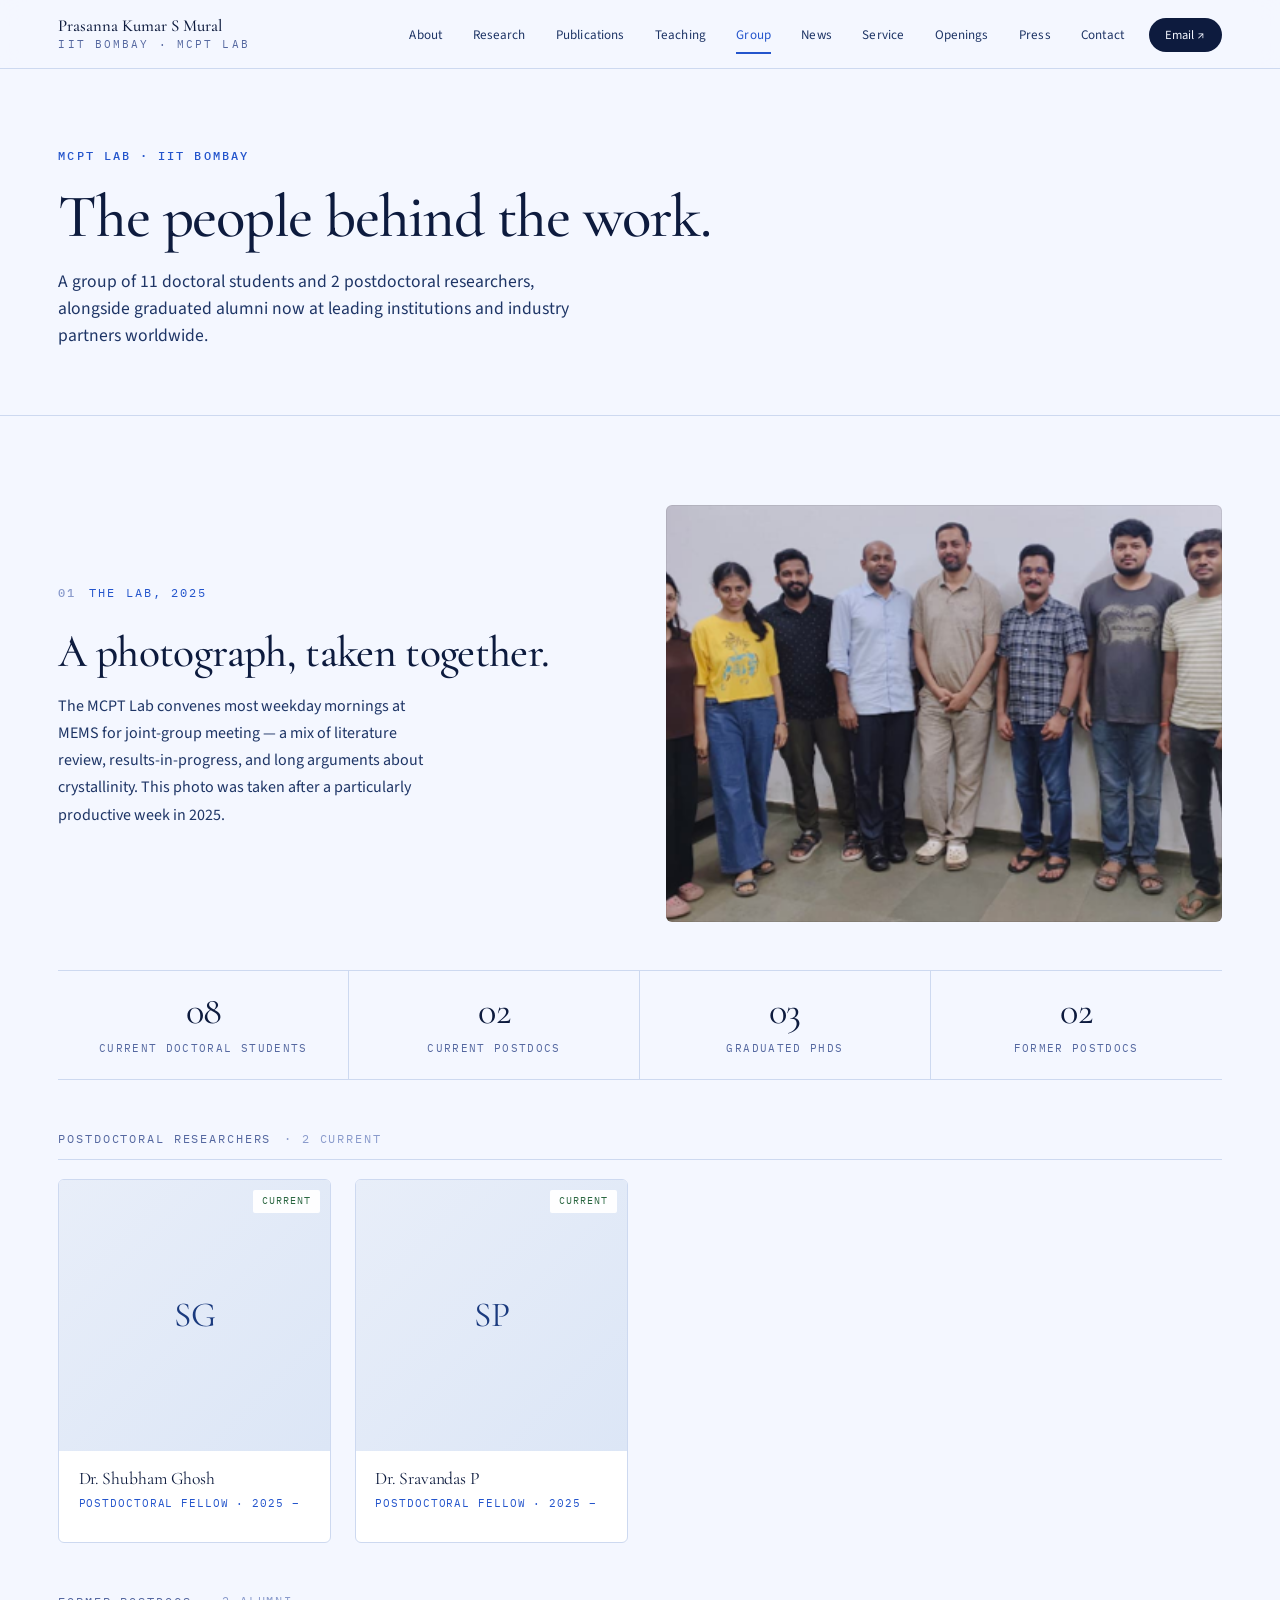
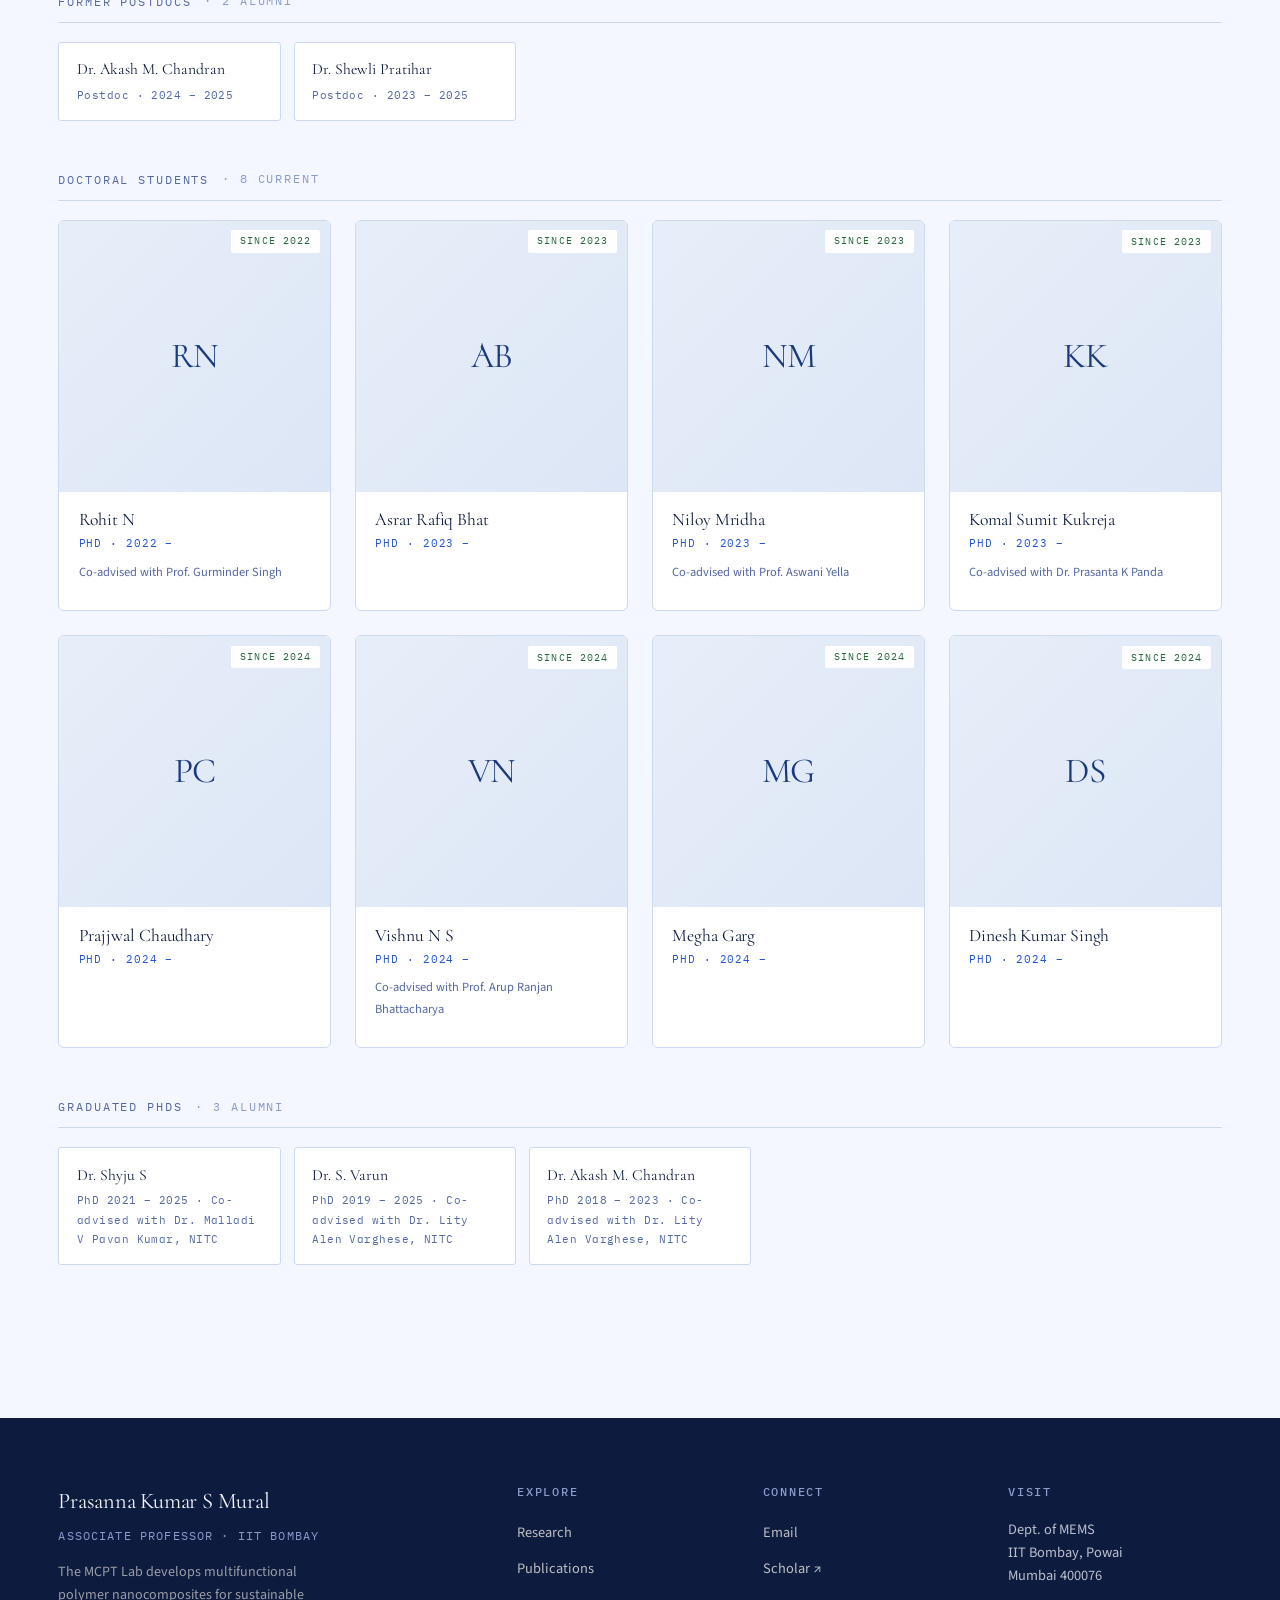
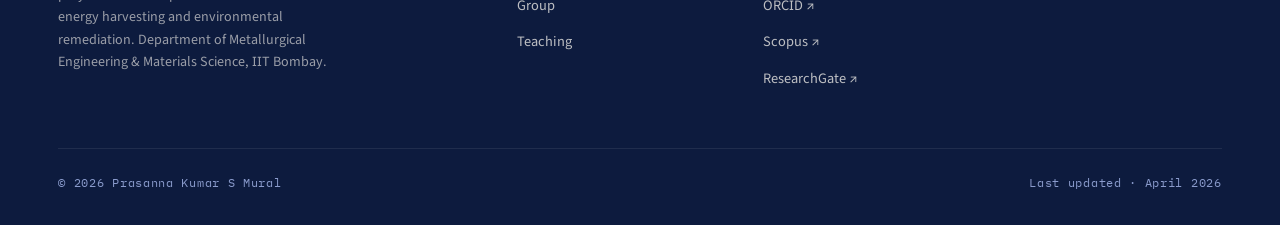
==== group.html @ 8049631d "Initial publish: MCPT Lab personal webpage" ====
<!DOCTYPE html>
<html lang="en">
<head>
<meta charset="UTF-8">
<meta name="viewport" content="width=device-width, initial-scale=1.0">
<title>Group — MCPT Lab, IIT Bombay</title>
<link rel="preconnect" href="https://fonts.googleapis.com">
<link rel="preconnect" href="https://fonts.gstatic.com" crossorigin>
<link href="https://fonts.googleapis.com/css2?family=Cormorant+Garamond:ital,wght@0,400;0,500;0,600;0,700;1,400;1,500;1,600&family=Source+Sans+3:wght@300;400;500;600&family=IBM+Plex+Mono:wght@400;500&display=swap" rel="stylesheet">
<link rel="stylesheet" href="css/style.css">
</head>
<body>
<div id="site-nav"></div>

<header class="page-header">
  <div class="wrap">
    <div class="eyebrow">MCPT Lab · IIT Bombay</div>
    <h1>The people behind the work.</h1>
    <p class="subtitle">A group of 11 doctoral students and 2 postdoctoral researchers, alongside graduated alumni now at leading institutions and industry partners worldwide.</p>
  </div>
</header>

<section class="reveal">
  <div class="wrap">
    <div class="group-hero">
      <div>
        <div class="section-eyebrow">The Lab, 2025</div>
        <h2 class="section-title" style="margin-bottom:1rem;">A photograph, taken together.</h2>
        <p style="font-size:1rem;color:var(--ink-soft);line-height:1.7;max-width:48ch;">The MCPT Lab convenes most weekday mornings at MEMS for joint-group meeting — a mix of literature review, results-in-progress, and long arguments about crystallinity. This photo was taken after a particularly productive week in 2025.</p>
      </div>
      <div class="group-hero-photo">
        <img src="images/group.png" alt="The MCPT Lab group photograph, 2025">
      </div>
    </div>

    <div class="group-stats">
      <div class="group-stat">
        <div class="group-stat-num">08</div>
        <div class="group-stat-label">Current doctoral students</div>
      </div>
      <div class="group-stat">
        <div class="group-stat-num">02</div>
        <div class="group-stat-label">Current postdocs</div>
      </div>
      <div class="group-stat">
        <div class="group-stat-num">03</div>
        <div class="group-stat-label">Graduated PhDs</div>
      </div>
      <div class="group-stat">
        <div class="group-stat-num">02</div>
        <div class="group-stat-label">Former postdocs</div>
      </div>
    </div>

    <div class="sub-heading">Postdoctoral Researchers <span class="sub-heading-count">· 2 current</span></div>
    <div class="members-grid">
      <div class="member">
        <div class="member-photo"><div class="member-initials">SG</div><span class="member-status current">Current</span></div>
        <div class="member-info">
          <div class="member-name">Dr. Shubham Ghosh</div>
          <div class="member-role">Postdoctoral Fellow · 2025 –</div>
        </div>
      </div>
      <div class="member">
        <div class="member-photo"><div class="member-initials">SP</div><span class="member-status current">Current</span></div>
        <div class="member-info">
          <div class="member-name">Dr. Sravandas P</div>
          <div class="member-role">Postdoctoral Fellow · 2025 –</div>
        </div>
      </div>
    </div>

    <div class="sub-heading">Former Postdocs <span class="sub-heading-count">· 2 alumni</span></div>
    <div class="compact-grid">
      <div class="compact">
        <div class="compact-name">Dr. Akash M. Chandran</div>
        <div class="compact-meta mono">Postdoc · 2024 – 2025</div>
      </div>
      <div class="compact">
        <div class="compact-name">Dr. Shewli Pratihar</div>
        <div class="compact-meta mono">Postdoc · 2023 – 2025</div>
      </div>
    </div>

    <div class="sub-heading" style="margin-top:3rem;">Doctoral Students <span class="sub-heading-count">· 8 current</span></div>
    <div class="members-grid">
      <div class="member">
        <div class="member-photo"><div class="member-initials">RN</div><span class="member-status current">Since 2022</span></div>
        <div class="member-info">
          <div class="member-name">Rohit N</div>
          <div class="member-role">PhD · 2022 –</div>
          <div class="member-coi">Co-advised with Prof. Gurminder Singh</div>
        </div>
      </div>
      <div class="member">
        <div class="member-photo"><div class="member-initials">AB</div><span class="member-status current">Since 2023</span></div>
        <div class="member-info">
          <div class="member-name">Asrar Rafiq Bhat</div>
          <div class="member-role">PhD · 2023 –</div>
        </div>
      </div>
      <div class="member">
        <div class="member-photo"><div class="member-initials">NM</div><span class="member-status current">Since 2023</span></div>
        <div class="member-info">
          <div class="member-name">Niloy Mridha</div>
          <div class="member-role">PhD · 2023 –</div>
          <div class="member-coi">Co-advised with Prof. Aswani Yella</div>
        </div>
      </div>
      <div class="member">
        <div class="member-photo"><div class="member-initials">KK</div><span class="member-status current">Since 2023</span></div>
        <div class="member-info">
          <div class="member-name">Komal Sumit Kukreja</div>
          <div class="member-role">PhD · 2023 –</div>
          <div class="member-coi">Co-advised with Dr. Prasanta K Panda</div>
        </div>
      </div>
      <div class="member">
        <div class="member-photo"><div class="member-initials">PC</div><span class="member-status current">Since 2024</span></div>
        <div class="member-info">
          <div class="member-name">Prajjwal Chaudhary</div>
          <div class="member-role">PhD · 2024 –</div>
        </div>
      </div>
      <div class="member">
        <div class="member-photo"><div class="member-initials">VN</div><span class="member-status current">Since 2024</span></div>
        <div class="member-info">
          <div class="member-name">Vishnu N S</div>
          <div class="member-role">PhD · 2024 –</div>
          <div class="member-coi">Co-advised with Prof. Arup Ranjan Bhattacharya</div>
        </div>
      </div>
      <div class="member">
        <div class="member-photo"><div class="member-initials">MG</div><span class="member-status current">Since 2024</span></div>
        <div class="member-info">
          <div class="member-name">Megha Garg</div>
          <div class="member-role">PhD · 2024 –</div>
        </div>
      </div>
      <div class="member">
        <div class="member-photo"><div class="member-initials">DS</div><span class="member-status current">Since 2024</span></div>
        <div class="member-info">
          <div class="member-name">Dinesh Kumar Singh</div>
          <div class="member-role">PhD · 2024 –</div>
        </div>
      </div>
    </div>

    <div class="sub-heading">Graduated PhDs <span class="sub-heading-count">· 3 alumni</span></div>
    <div class="compact-grid">
      <div class="compact">
        <div class="compact-name">Dr. Shyju S</div>
        <div class="compact-meta mono">PhD 2021 – 2025 · Co-advised with Dr. Malladi V Pavan Kumar, NITC</div>
      </div>
      <div class="compact">
        <div class="compact-name">Dr. S. Varun</div>
        <div class="compact-meta mono">PhD 2019 – 2025 · Co-advised with Dr. Lity Alen Varghese, NITC</div>
      </div>
      <div class="compact">
        <div class="compact-name">Dr. Akash M. Chandran</div>
        <div class="compact-meta mono">PhD 2018 – 2023 · Co-advised with Dr. Lity Alen Varghese, NITC</div>
      </div>
    </div>
  </div>
</section>

<div id="site-footer"></div>
<script src="js/site.js"></script>
</body>
</html>
---- css/style.css ----
/* ═══════════════════════════════════════════════════════════════
   Dr. Prasanna Kumar S Mural — Portfolio
   IIT Bombay · MCPT Lab
   Blue Academic · v2026
   ═══════════════════════════════════════════════════════════════ */

/* ── Tokens ── */
:root {
  --ink: #0d1b3e;
  --ink-soft: #1e3566;
  --mute: #5568a0;
  --mute-2: #8a9bcc;
  --line: #cdd9f0;
  --line-strong: #a8bce0;
  --paper: #f4f7ff;
  --paper-2: #e8eef9;
  --paper-3: #dce6f6;
  --card: #ffffff;
  --indigo: #1a3a7e;
  --indigo-2: #0f2558;
  --indigo-soft: #2a5abf;
  --rust: #2455cc;
  --rust-soft: #4070e0;
  --ochre: #b08020;
  --sage: #2a6640;
  --q1: #2a6640;
  --q1-bg: #e0f0e8;
  --q2: #1a3a7e;
  --q2-bg: #dce6f6;
  --q3: #7a5a10;
  --q3-bg: #f0e8c8;

  --f-display: 'Cormorant Garamond', 'EB Garamond', Georgia, serif;
  --f-body: 'Source Sans 3', system-ui, -apple-system, sans-serif;
  --f-mono: 'IBM Plex Mono', ui-monospace, 'SF Mono', Menlo, monospace;

  --w-wide: 1240px;
  --w-text: 920px;
  --w-narrow: 720px;

  --r-sm: 3px;
  --r-md: 6px;
  --r-lg: 10px;

  --shadow-sm: 0 1px 2px rgba(13,27,62,0.05), 0 1px 3px rgba(13,27,62,0.04);
  --shadow-md: 0 4px 20px rgba(13,27,62,0.08), 0 1px 3px rgba(13,27,62,0.05);
  --shadow-lg: 0 20px 60px rgba(13,27,62,0.14), 0 4px 12px rgba(13,27,62,0.06);

  --ease: cubic-bezier(.2,.7,.2,1);
}

* { box-sizing: border-box; margin: 0; padding: 0; }

html { scroll-behavior: smooth; }

body {
  font-family: var(--f-body);
  font-size: 16.5px;
  line-height: 1.72;
  color: var(--ink);
  background: var(--paper);
  -webkit-font-smoothing: antialiased;
  text-rendering: optimizeLegibility;
  font-feature-settings: "ss01", "cv11";
}

::selection { background: var(--indigo); color: var(--paper); }

/* ── Type ── */
h1, h2, h3, h4 { font-family: var(--f-display); font-weight: 500; letter-spacing: -0.01em; color: var(--ink); line-height: 1.15; }
h1 { font-size: clamp(2.6rem, 4.8vw, 4rem); }
h2 { font-size: clamp(2rem, 3.2vw, 2.8rem); }
h3 { font-size: 1.45rem; }
h4 { font-size: 1.05rem; font-family: var(--f-body); font-weight: 600; letter-spacing: 0.02em; text-transform: uppercase; font-size: 0.78rem; color: var(--mute); }

p { margin-bottom: 1em; }
a { color: var(--indigo); text-decoration: none; transition: color .2s var(--ease); }
a:hover { color: var(--rust); }
em { font-style: italic; }
strong { font-weight: 600; color: var(--ink); }

.mono { font-family: var(--f-mono); font-variant-numeric: tabular-nums; }
.eyebrow {
  font-family: var(--f-mono);
  font-size: 0.72rem;
  letter-spacing: 0.18em;
  text-transform: uppercase;
  color: var(--rust);
  font-weight: 500;
}

/* ── Layout primitives ── */
.wrap { max-width: var(--w-wide); margin: 0 auto; padding: 0 clamp(1.25rem, 3vw, 2.5rem); }
.wrap-text { max-width: var(--w-text); margin: 0 auto; padding: 0 clamp(1.25rem, 3vw, 2.5rem); }
.rule { height: 1px; background: var(--line); margin: 4rem 0; max-width: var(--w-wide); margin-left: auto; margin-right: auto; }

section { padding: clamp(4rem, 7vw, 6rem) 0; }
section.tight { padding: clamp(2.5rem, 5vw, 4rem) 0; }

/* ── Nav ── */
.nav {
  position: sticky; top: 0; z-index: 50;
  background: rgba(244,247,255,0.90);
  backdrop-filter: saturate(180%) blur(12px);
  -webkit-backdrop-filter: saturate(180%) blur(12px);
  border-bottom: 1px solid var(--line);
}
.nav-inner {
  max-width: var(--w-wide); margin: 0 auto;
  padding: 0 clamp(1.25rem, 3vw, 2.5rem);
  display: flex; align-items: center; justify-content: space-between;
  height: 68px;
}
.nav-brand { display: flex; flex-direction: column; line-height: 1.1; }
.nav-brand-name {
  font-family: var(--f-display);
  font-size: 1.05rem;
  color: var(--ink);
  font-weight: 500;
  letter-spacing: 0;
}
.nav-brand-sub {
  font-family: var(--f-mono);
  font-size: 0.66rem;
  color: var(--mute);
  letter-spacing: 0.2em;
  text-transform: uppercase;
  margin-top: 3px;
}
.nav-links {
  display: flex; gap: 0.2rem; list-style: none;
  align-items: center;
}
.nav-links a {
  font-family: var(--f-body);
  font-size: 0.82rem;
  color: var(--ink-soft);
  padding: 0.55rem 0.85rem;
  border-radius: var(--r-sm);
  letter-spacing: 0.01em;
  position: relative;
  transition: all .2s var(--ease);
}
.nav-links a:hover { color: var(--rust); background: rgba(184,83,42,0.06); }
.nav-links a.active { color: var(--rust); }
.nav-links a.active::after {
  content: ''; position: absolute;
  left: 0.85rem; right: 0.85rem; bottom: -1px;
  height: 2px; background: var(--rust);
}
.nav-cta {
  margin-left: 0.5rem;
  padding: 0.5rem 1rem !important;
  background: var(--ink) !important;
  color: var(--paper) !important;
  border-radius: 999px !important;
  font-size: 0.78rem !important;
}
.nav-cta:hover { background: var(--rust) !important; }
.nav-toggle {
  display: none;
  background: none; border: 1px solid var(--line-strong);
  width: 40px; height: 40px; border-radius: var(--r-sm);
  cursor: pointer;
  align-items: center; justify-content: center;
}
.nav-toggle span { display: block; width: 16px; height: 1.5px; background: var(--ink); position: relative; }
.nav-toggle span::before, .nav-toggle span::after { content: ''; position: absolute; left: 0; width: 16px; height: 1.5px; background: var(--ink); }
.nav-toggle span::before { top: -5px; }
.nav-toggle span::after { top: 5px; }

/* ── Hero ── */
.hero {
  padding: clamp(3rem, 7vw, 6rem) 0 clamp(2.5rem, 5vw, 4rem);
  position: relative; overflow: hidden;
}
.hero-grid {
  display: grid;
  grid-template-columns: 1.6fr 1fr;
  gap: clamp(2rem, 5vw, 5rem);
  align-items: center;
}
.hero-eyebrow {
  display: flex; align-items: center; gap: 0.6rem;
  margin-bottom: 1.3rem;
}
.hero-eyebrow::before {
  content: ''; width: 30px; height: 1px; background: var(--rust);
}
.hero h1 {
  font-size: clamp(2.8rem, 5.5vw, 5rem);
  line-height: 1.02;
  letter-spacing: -0.02em;
  margin-bottom: 1.3rem;
  text-wrap: balance;
}
.hero h1 em {
  font-style: italic;
  color: var(--rust);
  font-weight: 400;
}
.hero-lede {
  font-size: 1.15rem;
  color: var(--ink-soft);
  line-height: 1.6;
  max-width: 48ch;
  margin-bottom: 2rem;
}
.hero-meta {
  display: flex; flex-wrap: wrap; gap: 1.2rem 2rem;
  padding-top: 1.5rem;
  border-top: 1px solid var(--line);
  font-size: 0.88rem;
  color: var(--mute);
}
.hero-meta-item { display: flex; flex-direction: column; gap: 2px; }
.hero-meta-label {
  font-family: var(--f-mono);
  font-size: 0.65rem;
  letter-spacing: 0.15em;
  text-transform: uppercase;
  color: var(--mute-2);
}
.hero-meta-value { color: var(--ink); font-weight: 500; font-size: 0.92rem; }
.hero-meta-value a { color: var(--ink); border-bottom: 1px solid var(--line-strong); }
.hero-meta-value a:hover { color: var(--rust); border-bottom-color: var(--rust); }

.hero-photo {
  position: relative;
  aspect-ratio: 4/5;
  max-height: 520px;
  justify-self: center;
  width: 100%;
  max-width: 420px;
}
.hero-photo img {
  width: 100%; height: 100%; object-fit: cover; object-position: center top;
  border-radius: 4px;
  filter: saturate(0.92) contrast(1.02);
}
.hero-photo::before {
  content: ''; position: absolute;
  top: 18px; left: 18px; right: -18px; bottom: -18px;
  border: 1px solid var(--indigo);
  border-radius: 4px;
  z-index: -1;
  opacity: 0.6;
}
.hero-photo::after {
  content: ''; position: absolute;
  inset: 0;
  border-radius: 4px;
  box-shadow: inset 0 0 0 1px rgba(255,255,255,0.2);
  pointer-events: none;
}
.hero-photo-caption {
  position: absolute; bottom: -3rem; left: 0;
  font-family: var(--f-mono);
  font-size: 0.68rem;
  color: var(--mute-2);
  letter-spacing: 0.12em;
  text-transform: uppercase;
}

/* Hero marquee of interests */
.hero-marquee {
  margin-top: 3rem;
  padding: 1rem 0;
  border-top: 1px solid var(--line);
  border-bottom: 1px solid var(--line);
  overflow: hidden;
  position: relative;
}
.hero-marquee-track {
  display: flex; gap: 3rem;
  animation: marquee 45s linear infinite;
  white-space: nowrap;
  font-family: var(--f-display);
  font-style: italic;
  font-size: 1.15rem;
  color: var(--ink-soft);
}
.hero-marquee-track span { display: inline-flex; align-items: center; gap: 3rem; }
.hero-marquee-track span::after {
  content: '✦'; color: var(--rust); font-size: 0.8rem;
}
@keyframes marquee {
  from { transform: translateX(0); }
  to { transform: translateX(-50%); }
}

/* ── Page header (interior pages) ── */
.page-header {
  padding: clamp(3rem, 6vw, 5rem) 0 clamp(2rem, 4vw, 3rem);
  border-bottom: 1px solid var(--line);
}
.page-header .eyebrow { margin-bottom: 1rem; }
.page-header h1 {
  font-size: clamp(2.4rem, 5vw, 3.8rem);
  margin-bottom: 1rem;
  letter-spacing: -0.02em;
  text-wrap: balance;
}
.page-header .subtitle {
  font-size: 1.1rem;
  color: var(--ink-soft);
  max-width: 58ch;
  line-height: 1.55;
}

/* ── Section headings ── */
.section-eyebrow {
  display: flex; align-items: center; gap: 0.8rem;
  margin-bottom: 1.5rem;
  font-family: var(--f-mono);
  font-size: 0.72rem;
  letter-spacing: 0.18em;
  text-transform: uppercase;
  color: var(--rust);
}
.section-eyebrow::before {
  content: counter(sec, decimal-leading-zero);
  counter-increment: sec;
  color: var(--mute-2);
  font-weight: 500;
}
body { counter-reset: sec; }

.section-title {
  font-size: clamp(2rem, 3.4vw, 3rem);
  margin-bottom: 0.6rem;
  letter-spacing: -0.015em;
  text-wrap: balance;
}
.section-intro {
  font-size: 1.05rem;
  color: var(--ink-soft);
  max-width: 60ch;
  margin-bottom: 2.5rem;
  line-height: 1.6;
}

/* ── Metrics strip ── */
.metrics {
  display: grid;
  grid-template-columns: repeat(4, 1fr);
  gap: 0;
  border-top: 1px solid var(--line);
  border-bottom: 1px solid var(--line);
  background: var(--paper);
}
.metric {
  padding: 1.8rem 1.5rem;
  border-right: 1px solid var(--line);
  position: relative;
}
.metric:last-child { border-right: none; }
.metric-value {
  font-family: var(--f-display);
  font-size: clamp(2.2rem, 4vw, 3.4rem);
  font-weight: 500;
  color: var(--ink);
  line-height: 1;
  letter-spacing: -0.02em;
  display: block;
  margin-bottom: 0.5rem;
  font-variant-numeric: tabular-nums;
}
.metric-label {
  font-family: var(--f-mono);
  font-size: 0.68rem;
  letter-spacing: 0.15em;
  text-transform: uppercase;
  color: var(--mute);
}
.metric-sub {
  font-size: 0.72rem;
  color: var(--mute-2);
  margin-top: 0.3rem;
  font-family: var(--f-mono);
}

/* ── Links strip ── */
.academic-links {
  display: flex; flex-wrap: wrap; gap: 0.7rem;
  margin: 2rem 0;
}
.academic-link {
  display: inline-flex; align-items: center; gap: 0.5rem;
  padding: 0.55rem 1.1rem;
  border: 1px solid var(--line-strong);
  border-radius: 999px;
  color: var(--ink);
  font-size: 0.85rem;
  background: var(--card);
  transition: all .2s var(--ease);
}
.academic-link:hover {
  border-color: var(--ink);
  background: var(--ink);
  color: var(--paper);
  transform: translateY(-1px);
}
.academic-link svg { width: 14px; height: 14px; }

/* ── Two-column prose ── */
.two-col {
  display: grid;
  grid-template-columns: 220px 1fr;
  gap: clamp(1.5rem, 3vw, 3rem);
  align-items: start;
}
.two-col-sticky {
  position: sticky; top: 100px;
}

.prose p { margin-bottom: 1.2em; color: var(--ink-soft); font-size: 1.02rem; line-height: 1.75; }
.prose p.lede { font-size: 1.2rem; color: var(--ink); line-height: 1.55; font-family: var(--f-display); font-style: italic; font-weight: 400; }

/* ── Interest tags (chip style) ── */
.tags { display: flex; flex-wrap: wrap; gap: 0.5rem; }
.tag {
  padding: 0.35rem 0.85rem;
  border: 1px solid var(--line-strong);
  border-radius: 999px;
  font-size: 0.8rem;
  color: var(--ink-soft);
  background: transparent;
  transition: all .2s var(--ease);
}
.tag:hover { background: var(--ink); color: var(--paper); border-color: var(--ink); cursor: default; }
.tag.solid { background: var(--indigo); color: var(--paper); border-color: var(--indigo); }
.tag.accent { background: var(--rust); color: var(--paper); border-color: var(--rust); }

/* ── Cards ── */
.card {
  background: var(--card);
  border: 1px solid var(--line);
  border-radius: var(--r-md);
  padding: 1.5rem;
  transition: all .25s var(--ease);
}
.card:hover { border-color: var(--line-strong); box-shadow: var(--shadow-md); transform: translateY(-2px); }

/* ── Themes grid ── */
.themes {
  display: grid;
  grid-template-columns: repeat(2, 1fr);
  gap: 1.5rem;
}
.theme-card {
  background: var(--card);
  border: 1px solid var(--line);
  border-radius: var(--r-md);
  padding: 2rem;
  position: relative;
  overflow: hidden;
  transition: all .3s var(--ease);
}
.theme-card::before {
  content: ''; position: absolute;
  top: 0; left: 0; right: 0; height: 3px;
  background: var(--rust);
  transform: scaleX(0);
  transform-origin: left;
  transition: transform .4s var(--ease);
}
.theme-card:hover { transform: translateY(-3px); box-shadow: var(--shadow-md); }
.theme-card:hover::before { transform: scaleX(1); }
.theme-num {
  font-family: var(--f-mono);
  font-size: 0.72rem;
  color: var(--mute-2);
  letter-spacing: 0.2em;
  margin-bottom: 1rem;
  display: block;
}
.theme-card h3 {
  font-size: 1.35rem;
  line-height: 1.25;
  margin-bottom: 1rem;
  letter-spacing: -0.01em;
}
.theme-card p {
  font-size: 0.96rem;
  color: var(--ink-soft);
  line-height: 1.65;
  margin-bottom: 1.2rem;
}
.theme-keywords {
  display: flex; flex-wrap: wrap; gap: 0.4rem;
  padding-top: 1rem;
  border-top: 1px solid var(--line);
}
.theme-kw {
  font-family: var(--f-mono);
  font-size: 0.7rem;
  color: var(--mute);
  letter-spacing: 0.04em;
}
.theme-kw::after { content: '·'; margin-left: 0.4rem; color: var(--line-strong); }
.theme-kw:last-child::after { display: none; }

/* ── News list ── */
.news-list { list-style: none; }
.news-item {
  display: grid;
  grid-template-columns: 110px 1fr auto;
  gap: 1.5rem;
  padding: 1.4rem 0;
  border-bottom: 1px solid var(--line);
  align-items: start;
  transition: all .2s var(--ease);
}
.news-item:hover { padding-left: 0.5rem; }
.news-date {
  font-family: var(--f-mono);
  font-size: 0.75rem;
  color: var(--mute);
  letter-spacing: 0.08em;
  padding-top: 0.2rem;
  text-transform: uppercase;
}
.news-body { font-size: 0.98rem; color: var(--ink-soft); line-height: 1.55; }
.news-body strong { color: var(--ink); }
.news-body em { color: var(--mute); font-style: italic; }
.news-tag {
  font-family: var(--f-mono);
  font-size: 0.66rem;
  letter-spacing: 0.12em;
  text-transform: uppercase;
  color: var(--rust);
  padding: 0.2rem 0.6rem;
  border: 1px solid var(--rust);
  border-radius: 999px;
  white-space: nowrap;
  margin-top: 0.15rem;
}
.news-tag.pub { color: var(--q1); border-color: var(--q1); }
.news-tag.grant { color: var(--q3); border-color: var(--q3); }
.news-tag.defense { color: var(--q2); border-color: var(--q2); }

/* ── Timeline ── */
.timeline {
  position: relative;
  padding-left: 2rem;
}
.timeline::before {
  content: ''; position: absolute;
  left: 7px; top: 8px; bottom: 8px;
  width: 1px; background: var(--line-strong);
}
.timeline-item {
  position: relative;
  padding-bottom: 2rem;
  display: grid;
  grid-template-columns: 1fr 120px;
  gap: 1.5rem;
  align-items: start;
}
.timeline-item::before {
  content: ''; position: absolute;
  left: -2rem; top: 10px;
  width: 15px; height: 15px;
  border-radius: 50%;
  background: var(--paper);
  border: 1px solid var(--line-strong);
  z-index: 1;
}
.timeline-item.current::before {
  background: var(--rust); border-color: var(--rust);
  box-shadow: 0 0 0 4px rgba(184,83,42,0.15);
}
.timeline-title { font-family: var(--f-display); font-size: 1.15rem; color: var(--ink); margin-bottom: 0.2rem; letter-spacing: -0.01em; }
.timeline-sub { font-size: 0.92rem; color: var(--ink-soft); }
.timeline-detail { font-size: 0.88rem; color: var(--mute); margin-top: 0.35rem; line-height: 1.55; }
.timeline-date {
  font-family: var(--f-mono);
  font-size: 0.75rem;
  color: var(--mute);
  letter-spacing: 0.06em;
  text-align: right;
  padding-top: 0.4rem;
}

/* ── Awards ── */
.awards-grid {
  display: grid;
  grid-template-columns: repeat(auto-fit, minmax(260px, 1fr));
  gap: 1rem;
}
.award {
  padding: 1.3rem 1.4rem;
  background: var(--card);
  border: 1px solid var(--line);
  border-left: 3px solid var(--rust);
  border-radius: 0 var(--r-md) var(--r-md) 0;
  transition: all .2s var(--ease);
}
.award:hover { transform: translateY(-2px); box-shadow: var(--shadow-sm); }
.award-name { font-family: var(--f-display); font-size: 1.1rem; margin-bottom: 0.3rem; color: var(--ink); letter-spacing: -0.01em; }
.award-meta { font-family: var(--f-mono); font-size: 0.75rem; color: var(--mute); letter-spacing: 0.04em; }

/* ── Buttons ── */
.btn {
  display: inline-flex; align-items: center; gap: 0.5rem;
  padding: 0.75rem 1.6rem;
  background: var(--ink);
  color: var(--paper);
  border-radius: 999px;
  font-size: 0.9rem;
  font-weight: 500;
  transition: all .2s var(--ease);
  cursor: pointer;
  border: none;
  font-family: var(--f-body);
}
.btn:hover { background: var(--rust); color: var(--paper); transform: translateY(-1px); }
.btn.ghost { background: transparent; color: var(--ink); border: 1px solid var(--line-strong); }
.btn.ghost:hover { background: var(--ink); color: var(--paper); border-color: var(--ink); }
.btn-group { display: flex; flex-wrap: wrap; gap: 0.8rem; margin-top: 1.5rem; }

/* ── Publications ── */
.pub-controls {
  display: grid;
  grid-template-columns: 1.2fr 1fr 1fr 1fr;
  gap: 0.8rem;
  padding: 1.2rem;
  background: var(--card);
  border: 1px solid var(--line);
  border-radius: var(--r-md);
  margin-bottom: 2rem;
  position: sticky;
  top: 80px;
  z-index: 10;
  backdrop-filter: blur(8px);
  box-shadow: var(--shadow-sm);
}
.pub-search {
  position: relative;
}
.pub-search input {
  width: 100%;
  padding: 0.6rem 0.9rem 0.6rem 2.2rem;
  border: 1px solid var(--line-strong);
  border-radius: var(--r-sm);
  font-family: var(--f-body);
  font-size: 0.9rem;
  background: var(--paper);
  color: var(--ink);
  transition: all .2s var(--ease);
}
.pub-search input:focus { outline: none; border-color: var(--ink); background: var(--card); }
.pub-search svg {
  position: absolute; left: 0.7rem; top: 50%; transform: translateY(-50%);
  width: 16px; height: 16px; color: var(--mute);
}
.pub-controls select {
  padding: 0.6rem 0.9rem;
  border: 1px solid var(--line-strong);
  border-radius: var(--r-sm);
  font-family: var(--f-body);
  font-size: 0.9rem;
  background: var(--paper);
  color: var(--ink);
  cursor: pointer;
}
.pub-controls select:focus { outline: none; border-color: var(--ink); }
.pub-result-count {
  font-family: var(--f-mono);
  font-size: 0.78rem;
  color: var(--mute);
  margin-bottom: 1rem;
  letter-spacing: 0.04em;
}

.pub-year-header {
  font-family: var(--f-display);
  font-size: 2.2rem;
  margin: 2.5rem 0 1rem;
  color: var(--ink);
  display: flex; align-items: baseline; gap: 1rem;
  padding-bottom: 0.5rem;
  border-bottom: 1px solid var(--line);
}
.pub-year-header:first-child { margin-top: 0; }
.pub-year-count {
  font-family: var(--f-mono);
  font-size: 0.8rem;
  color: var(--mute);
  letter-spacing: 0.08em;
}
.pub-entry {
  display: grid;
  grid-template-columns: 50px 1fr;
  gap: 1.2rem;
  padding: 1.3rem 0;
  border-bottom: 1px solid var(--line);
  align-items: start;
  transition: all .2s var(--ease);
}
.pub-entry:hover { padding-left: 0.5rem; }
.pub-num {
  font-family: var(--f-mono);
  font-size: 0.75rem;
  color: var(--mute-2);
  letter-spacing: 0.04em;
  padding-top: 0.2rem;
}
.pub-authors { font-size: 0.92rem; color: var(--ink-soft); line-height: 1.5; margin-bottom: 0.3rem; }
.pub-authors strong { color: var(--ink); font-weight: 600; }
.pub-title {
  font-family: var(--f-display);
  font-size: 1.1rem;
  color: var(--ink);
  line-height: 1.35;
  letter-spacing: -0.005em;
  margin-bottom: 0.4rem;
  font-weight: 500;
}
.pub-journal { font-size: 0.88rem; color: var(--mute); font-style: italic; margin-bottom: 0.5rem; }
.pub-journal em { color: var(--ink); font-style: italic; font-weight: 500; }
.pub-badges { display: flex; gap: 0.4rem; flex-wrap: wrap; margin-top: 0.4rem; align-items: center; }
.badge {
  font-family: var(--f-mono);
  font-size: 0.65rem;
  letter-spacing: 0.08em;
  padding: 0.18rem 0.55rem;
  border-radius: 2px;
  font-weight: 500;
  text-transform: uppercase;
  white-space: nowrap;
}
.badge-q1 { background: var(--q1-bg); color: var(--q1); }
.badge-q2 { background: var(--q2-bg); color: var(--q2); }
.badge-q3 { background: var(--q3-bg); color: var(--q3); }
.badge-if { background: var(--paper-2); color: var(--mute); border: 1px solid var(--line); }
.badge-theme {
  background: transparent;
  color: var(--mute);
  border: 1px solid var(--line-strong);
  letter-spacing: 0.05em;
}
.pub-doi { margin-left: auto; font-family: var(--f-mono); font-size: 0.72rem; color: var(--mute); }
.pub-doi:hover { color: var(--rust); }

.pub-stats {
  display: grid;
  grid-template-columns: repeat(5, 1fr);
  gap: 1rem;
  padding: 1.5rem;
  background: var(--card);
  border: 1px solid var(--line);
  border-radius: var(--r-md);
  margin-bottom: 2rem;
}
.pub-stat { text-align: center; padding: 0 0.5rem; border-right: 1px solid var(--line); }
.pub-stat:last-child { border-right: none; }
.pub-stat-num { font-family: var(--f-display); font-size: 2rem; color: var(--ink); display: block; line-height: 1; margin-bottom: 0.3rem; letter-spacing: -0.02em; }
.pub-stat-label { font-family: var(--f-mono); font-size: 0.65rem; color: var(--mute); letter-spacing: 0.1em; text-transform: uppercase; }

/* ── Publications: sub nav ── */
.pub-nav {
  display: flex; gap: 0.5rem; flex-wrap: wrap;
  margin-bottom: 2rem;
  padding-bottom: 1.5rem;
  border-bottom: 1px solid var(--line);
}
.pub-nav a {
  padding: 0.5rem 1rem;
  border: 1px solid var(--line-strong);
  border-radius: 999px;
  font-size: 0.85rem;
  color: var(--ink-soft);
  transition: all .2s var(--ease);
}
.pub-nav a:hover, .pub-nav a.active {
  background: var(--ink); color: var(--paper); border-color: var(--ink);
}

/* Book entries */
.book-entry {
  padding: 1.5rem 0;
  border-bottom: 1px solid var(--line);
  display: grid;
  grid-template-columns: 50px 1fr;
  gap: 1.2rem;
}
.book-title {
  font-family: var(--f-display);
  font-size: 1.15rem;
  color: var(--ink);
  letter-spacing: -0.005em;
  margin-bottom: 0.4rem;
  line-height: 1.3;
}
.book-details { font-size: 0.9rem; color: var(--mute); line-height: 1.6; }

/* ── Group page ── */
.group-hero {
  display: grid;
  grid-template-columns: 1fr 1fr;
  gap: clamp(2rem, 4vw, 4rem);
  align-items: center;
  margin-bottom: 3rem;
}
.group-hero-photo {
  aspect-ratio: 4/3;
  background: var(--paper-2);
  border-radius: var(--r-md);
  overflow: hidden;
  position: relative;
}
.group-hero-photo img { width: 100%; height: 100%; object-fit: cover; }
.group-hero-photo::after {
  content: '';
  position: absolute; inset: 0;
  box-shadow: inset 0 0 0 1px rgba(17,20,24,0.08);
  border-radius: var(--r-md);
  pointer-events: none;
}

.group-stats {
  display: grid;
  grid-template-columns: repeat(4, 1fr);
  gap: 0;
  border-top: 1px solid var(--line);
  border-bottom: 1px solid var(--line);
  margin-bottom: 3rem;
}
.group-stat {
  padding: 1.3rem 1rem;
  text-align: center;
  border-right: 1px solid var(--line);
}
.group-stat:last-child { border-right: none; }
.group-stat-num {
  font-family: var(--f-display);
  font-size: 2.4rem;
  color: var(--ink);
  line-height: 1;
  letter-spacing: -0.02em;
}
.group-stat-label {
  font-family: var(--f-mono);
  font-size: 0.7rem;
  color: var(--mute);
  letter-spacing: 0.12em;
  text-transform: uppercase;
  margin-top: 0.5rem;
}

.members-grid {
  display: grid;
  grid-template-columns: repeat(auto-fill, minmax(220px, 1fr));
  gap: 1.5rem;
  margin-bottom: 3rem;
}
.member {
  background: var(--card);
  border-radius: var(--r-md);
  overflow: hidden;
  border: 1px solid var(--line);
  transition: all .25s var(--ease);
  display: flex;
  flex-direction: column;
}
.member:hover { transform: translateY(-3px); box-shadow: var(--shadow-md); }
.member-photo {
  aspect-ratio: 1/1;
  background: var(--paper-2);
  position: relative;
  display: flex; align-items: center; justify-content: center;
  color: var(--mute-2);
  overflow: hidden;
}
.member-photo svg { width: 40%; height: 40%; stroke: var(--line-strong); fill: none; stroke-width: 1.2; }
.member-photo img { width: 100%; height: 100%; object-fit: cover; }
.member-initials {
  font-family: var(--f-display);
  font-size: 2.2rem;
  color: var(--indigo);
  letter-spacing: -0.02em;
  position: absolute;
  background: linear-gradient(135deg, var(--paper-2), var(--paper-3));
  width: 100%; height: 100%;
  display: flex; align-items: center; justify-content: center;
}
.member-info { padding: 1.1rem 1.2rem 1.3rem; flex: 1; display: flex; flex-direction: column; }
.member-name { font-family: var(--f-display); font-size: 1.1rem; color: var(--ink); line-height: 1.25; margin-bottom: 0.2rem; letter-spacing: -0.005em; }
.member-role {
  font-family: var(--f-mono);
  font-size: 0.7rem;
  color: var(--rust);
  letter-spacing: 0.08em;
  text-transform: uppercase;
  margin-bottom: 0.5rem;
}
.member-topic {
  font-size: 0.85rem;
  color: var(--ink-soft);
  line-height: 1.55;
  font-style: italic;
  margin-top: auto;
  padding-top: 0.6rem;
}
.member-coi {
  font-size: 0.78rem;
  color: var(--mute);
  margin-bottom: 0.4rem;
}
.member-status {
  position: absolute; top: 0.6rem; right: 0.6rem;
  font-family: var(--f-mono);
  font-size: 0.6rem;
  letter-spacing: 0.12em;
  text-transform: uppercase;
  padding: 0.2rem 0.55rem;
  border-radius: 2px;
  background: rgba(255,255,255,0.95);
  backdrop-filter: blur(4px);
}
.member-status.current { color: var(--q1); }
.member-status.graduated { color: var(--q2); }

.sub-heading {
  font-family: var(--f-mono);
  font-size: 0.78rem;
  color: var(--mute);
  text-transform: uppercase;
  letter-spacing: 0.15em;
  margin: 2rem 0 1.2rem;
  padding-bottom: 0.6rem;
  border-bottom: 1px solid var(--line);
  display: flex; align-items: center; gap: 0.8rem;
}
.sub-heading-count {
  color: var(--mute-2);
  font-size: 0.72rem;
}

.compact-grid {
  display: grid;
  grid-template-columns: repeat(auto-fill, minmax(220px, 1fr));
  gap: 0.8rem;
}
.compact {
  padding: 0.9rem 1.1rem;
  background: var(--card);
  border: 1px solid var(--line);
  border-radius: var(--r-sm);
  transition: all .2s var(--ease);
}
.compact:hover { border-color: var(--line-strong); }
.compact-name { font-family: var(--f-display); font-size: 0.98rem; color: var(--ink); margin-bottom: 0.1rem; }
.compact-meta { font-family: var(--f-mono); font-size: 0.7rem; color: var(--mute); letter-spacing: 0.04em; }

/* ── Teaching ── */
.courses-grid {
  display: grid;
  grid-template-columns: repeat(auto-fit, minmax(320px, 1fr));
  gap: 1.5rem;
  margin-bottom: 3rem;
}
.course {
  background: var(--card);
  border: 1px solid var(--line);
  border-radius: var(--r-md);
  padding: 1.8rem;
  transition: all .25s var(--ease);
  position: relative;
  overflow: hidden;
}
.course:hover { transform: translateY(-2px); box-shadow: var(--shadow-md); }
.course-code {
  font-family: var(--f-mono);
  font-size: 0.85rem;
  color: var(--rust);
  letter-spacing: 0.1em;
  font-weight: 500;
}
.course-name {
  font-family: var(--f-display);
  font-size: 1.3rem;
  color: var(--ink);
  margin: 0.5rem 0 0.8rem;
  line-height: 1.25;
  letter-spacing: -0.01em;
}
.course-desc { font-size: 0.92rem; color: var(--ink-soft); line-height: 1.65; margin-bottom: 1rem; }
.course-meta {
  display: flex; gap: 0.5rem; flex-wrap: wrap;
  padding-top: 1rem;
  border-top: 1px solid var(--line);
}
.course-badge {
  font-family: var(--f-mono);
  font-size: 0.7rem;
  padding: 0.2rem 0.6rem;
  border-radius: 2px;
  background: var(--paper-2);
  color: var(--mute);
  letter-spacing: 0.06em;
  text-transform: uppercase;
}
.course-badge.ug { background: var(--q2-bg); color: var(--q2); }
.course-badge.pg { background: var(--q1-bg); color: var(--q1); }
.course-badge.lab { background: var(--q3-bg); color: var(--q3); }

.semesters { margin-top: 2rem; }
.acad-year {
  font-family: var(--f-display);
  font-size: 1.6rem;
  color: var(--ink);
  margin: 2rem 0 1rem;
  padding-bottom: 0.4rem;
  border-bottom: 1px solid var(--line);
  letter-spacing: -0.01em;
}
.sem-block { margin-bottom: 1.5rem; }
.sem-label {
  font-family: var(--f-mono);
  font-size: 0.7rem;
  color: var(--mute);
  letter-spacing: 0.15em;
  text-transform: uppercase;
  margin-bottom: 0.5rem;
}
.sem-row {
  display: grid;
  grid-template-columns: 80px 1fr auto;
  gap: 1rem;
  padding: 0.7rem 0;
  border-bottom: 1px dashed var(--line);
  align-items: center;
}
.sem-code { font-family: var(--f-mono); font-size: 0.82rem; color: var(--indigo); letter-spacing: 0.06em; }
.sem-name { font-size: 0.95rem; color: var(--ink); }
.sem-credits { font-family: var(--f-mono); font-size: 0.72rem; color: var(--mute); }

/* ── Projects ── */
.project-list { list-style: none; }
.project {
  display: grid;
  grid-template-columns: 70px 1fr auto;
  gap: 1.5rem;
  padding: 1.4rem 0;
  border-bottom: 1px solid var(--line);
  align-items: start;
  transition: all .2s var(--ease);
}
.project:hover { background: var(--card); padding-left: 1rem; padding-right: 1rem; }
.project-year {
  font-family: var(--f-mono);
  font-size: 0.82rem;
  color: var(--rust);
  letter-spacing: 0.06em;
  padding-top: 0.2rem;
}
.project-title { font-family: var(--f-display); font-size: 1.1rem; color: var(--ink); line-height: 1.35; margin-bottom: 0.3rem; letter-spacing: -0.005em; }
.project-agency { font-size: 0.86rem; color: var(--mute); }
.project-role {
  font-family: var(--f-mono); font-size: 0.7rem;
  color: var(--ink); background: var(--paper-2);
  padding: 0.2rem 0.55rem;
  border-radius: 2px;
  letter-spacing: 0.08em; text-transform: uppercase;
  white-space: nowrap;
}
.project-amount {
  font-family: var(--f-mono);
  font-size: 0.85rem;
  color: var(--ink);
  font-weight: 500;
  padding-top: 0.2rem;
}

/* ── Openings ── */
.openings-box {
  background: var(--indigo);
  color: var(--paper);
  padding: clamp(2rem, 4vw, 3.5rem);
  border-radius: var(--r-lg);
  margin: 3rem 0;
  display: grid;
  grid-template-columns: 1fr 1.5fr;
  gap: 2.5rem;
  align-items: center;
  position: relative;
  overflow: hidden;
}
.openings-box::before {
  content: '';
  position: absolute;
  top: -50%; right: -20%;
  width: 500px; height: 500px;
  background: radial-gradient(circle, rgba(64,112,224,0.20) 0%, transparent 70%);
  pointer-events: none;
}
.openings-box .eyebrow { color: var(--rust-soft); margin-bottom: 0.8rem; }
.openings-box h2 { color: var(--paper); font-size: clamp(1.8rem, 3vw, 2.4rem); letter-spacing: -0.015em; line-height: 1.1; }
.openings-box p { font-size: 1rem; color: rgba(248,245,239,0.82); line-height: 1.65; margin-bottom: 1.5rem; }
.openings-box p:last-of-type { margin-bottom: 0; }
.openings-box a.btn {
  background: var(--paper); color: var(--ink);
}
.openings-box a.btn:hover { background: var(--rust); color: var(--paper); }

.openings-list { display: grid; gap: 1rem; position: relative; z-index: 1; }
.opening-item {
  padding: 1.2rem 1.4rem;
  background: rgba(255,255,255,0.06);
  border: 1px solid rgba(255,255,255,0.1);
  border-radius: var(--r-md);
  backdrop-filter: blur(4px);
}
.opening-type {
  font-family: var(--f-mono);
  font-size: 0.7rem;
  color: var(--rust-soft);
  letter-spacing: 0.12em;
  text-transform: uppercase;
  margin-bottom: 0.3rem;
}
.opening-title { font-family: var(--f-display); font-size: 1.1rem; color: var(--paper); line-height: 1.3; margin-bottom: 0.3rem; }
.opening-desc { font-size: 0.88rem; color: rgba(248,245,239,0.7); line-height: 1.5; }

/* ── Service ── */
.event-list { list-style: none; }
.event {
  display: grid;
  grid-template-columns: 70px 1fr;
  gap: 1.5rem;
  padding: 1.3rem 0;
  border-bottom: 1px solid var(--line);
  align-items: start;
}
.event-year { font-family: var(--f-mono); font-size: 0.82rem; color: var(--rust); letter-spacing: 0.06em; padding-top: 0.2rem; }
.event-role {
  font-family: var(--f-mono);
  font-size: 0.68rem;
  padding: 0.2rem 0.55rem;
  border-radius: 2px;
  letter-spacing: 0.08em;
  text-transform: uppercase;
  display: inline-block;
  margin-bottom: 0.4rem;
}
.event-role.convenor { background: var(--q1-bg); color: var(--q1); }
.event-role.coord { background: var(--q2-bg); color: var(--q2); }
.event-role.chair { background: var(--q3-bg); color: var(--q3); }
.event-title { font-family: var(--f-display); font-size: 1.08rem; color: var(--ink); line-height: 1.35; margin-bottom: 0.2rem; letter-spacing: -0.005em; }
.event-venue { font-size: 0.88rem; color: var(--mute); }

.editor-grid {
  display: grid;
  grid-template-columns: repeat(auto-fit, minmax(240px, 1fr));
  gap: 1rem;
  margin-bottom: 2rem;
}
.editor {
  padding: 1.2rem 1.4rem;
  background: var(--card);
  border: 1px solid var(--line);
  border-left: 3px solid var(--rust);
  border-radius: 0 var(--r-md) var(--r-md) 0;
}
.editor-journal { font-family: var(--f-display); font-size: 1.05rem; color: var(--ink); line-height: 1.3; margin-bottom: 0.3rem; }
.editor-publisher { font-size: 0.85rem; color: var(--mute); }
.editor-years { font-family: var(--f-mono); font-size: 0.72rem; color: var(--rust); letter-spacing: 0.08em; margin-top: 0.4rem; }

.review-list {
  columns: 3;
  column-gap: 2rem;
  list-style: none;
}
@media (max-width: 860px) { .review-list { columns: 2; } }
@media (max-width: 520px) { .review-list { columns: 1; } }
.review-list li {
  padding: 0.5rem 0;
  border-bottom: 1px dashed var(--line);
  font-size: 0.88rem;
  color: var(--ink-soft);
  break-inside: avoid;
}

.membership-list { list-style: none; max-width: 640px; }
.membership {
  display: grid;
  grid-template-columns: 60px 1fr;
  gap: 1rem;
  padding: 0.8rem 0;
  border-bottom: 1px solid var(--line);
  align-items: center;
}
.membership-year { font-family: var(--f-mono); font-size: 0.82rem; color: var(--rust); }
.membership-name { font-size: 0.96rem; color: var(--ink); }
.membership-abbr { font-family: var(--f-mono); font-size: 0.72rem; color: var(--mute); margin-left: 0.5rem; letter-spacing: 0.08em; }

.service-grid {
  display: grid;
  grid-template-columns: repeat(auto-fit, minmax(300px, 1fr));
  gap: 1rem;
}
.service-item {
  padding: 1.3rem 1.4rem;
  background: var(--card);
  border: 1px solid var(--line);
  border-radius: var(--r-md);
}
.service-role { font-family: var(--f-display); font-size: 1.05rem; color: var(--ink); margin-bottom: 0.3rem; }
.service-desc { font-size: 0.88rem; color: var(--ink-soft); line-height: 1.55; margin-bottom: 0.3rem; }
.service-since { font-family: var(--f-mono); font-size: 0.72rem; color: var(--rust); letter-spacing: 0.08em; }

/* ── Contact ── */
.contact-grid {
  display: grid;
  grid-template-columns: 1.2fr 1fr;
  gap: 3rem;
  align-items: start;
}
.contact-item {
  padding: 1rem 0;
  border-bottom: 1px solid var(--line);
}
.contact-item:last-of-type { border-bottom: none; }
.contact-label {
  font-family: var(--f-mono);
  font-size: 0.7rem;
  color: var(--mute);
  letter-spacing: 0.12em;
  text-transform: uppercase;
  margin-bottom: 0.3rem;
}
.contact-value { font-size: 1rem; color: var(--ink); line-height: 1.55; }
.contact-value a { color: var(--ink); border-bottom: 1px solid var(--line-strong); }
.contact-value a:hover { color: var(--rust); border-bottom-color: var(--rust); }

.contact-map {
  background: var(--indigo);
  color: var(--paper);
  padding: 2rem;
  border-radius: var(--r-md);
  aspect-ratio: 4/5;
  max-height: 500px;
  display: flex; flex-direction: column; justify-content: space-between;
  position: relative;
  overflow: hidden;
}
.contact-map::before {
  content: '';
  position: absolute; inset: 0;
  background-image:
    linear-gradient(rgba(255,255,255,0.04) 1px, transparent 1px),
    linear-gradient(90deg, rgba(255,255,255,0.04) 1px, transparent 1px);
  background-size: 40px 40px;
  pointer-events: none;
}
.contact-map-meta { font-family: var(--f-mono); font-size: 0.72rem; letter-spacing: 0.12em; text-transform: uppercase; color: var(--rust-soft); position: relative; }
.contact-map-title { font-family: var(--f-display); font-size: 1.8rem; letter-spacing: -0.01em; line-height: 1.15; position: relative; }
.contact-map-addr { font-size: 0.88rem; color: rgba(248,245,239,0.75); line-height: 1.55; position: relative; }

/* ── Footer ── */
footer {
  background: var(--ink);
  color: var(--paper-2);
  padding: 4rem 0 2rem;
  margin-top: 4rem;
}
.footer-grid {
  display: grid;
  grid-template-columns: 2fr 1fr 1fr 1fr;
  gap: 2rem;
  padding-bottom: 3rem;
  border-bottom: 1px solid rgba(255,255,255,0.08);
}
.footer-brand-name { font-family: var(--f-display); font-size: 1.4rem; color: var(--paper); margin-bottom: 0.3rem; letter-spacing: -0.01em; }
.footer-brand-sub { font-family: var(--f-mono); font-size: 0.72rem; color: var(--mute-2); letter-spacing: 0.1em; text-transform: uppercase; margin-bottom: 1rem; }
.footer-tag { font-size: 0.88rem; color: rgba(248,245,239,0.6); line-height: 1.6; max-width: 40ch; }
.footer-col h5 {
  font-family: var(--f-mono);
  font-size: 0.72rem;
  color: var(--mute-2);
  letter-spacing: 0.15em;
  text-transform: uppercase;
  margin-bottom: 1rem;
  font-weight: 500;
}
.footer-col ul { list-style: none; }
.footer-col li { margin-bottom: 0.5rem; }
.footer-col a { color: rgba(248,245,239,0.75); font-size: 0.9rem; transition: color .2s var(--ease); }
.footer-col a:hover { color: var(--rust-soft); }
.footer-bottom {
  padding-top: 1.5rem;
  display: flex; justify-content: space-between; flex-wrap: wrap; gap: 1rem;
  font-family: var(--f-mono);
  font-size: 0.72rem;
  color: var(--mute-2);
  letter-spacing: 0.06em;
}

/* ── Utilities ── */
.hidden { display: none !important; }
.reveal { opacity: 0; transform: translateY(20px); transition: all .7s var(--ease); }
.reveal.in { opacity: 1; transform: translateY(0); }

/* ── Responsive ── */
@media (max-width: 980px) {
  .nav-links { display: none; position: absolute; top: 100%; left: 0; right: 0;
    flex-direction: column; background: var(--paper); border-bottom: 1px solid var(--line);
    padding: 1rem; gap: 0.2rem; }
  .nav-links.open { display: flex; }
  .nav-toggle { display: inline-flex; }
  .hero-grid { grid-template-columns: 1fr; gap: 2rem; }
  .hero-photo { order: -1; max-width: 320px; }
  .themes { grid-template-columns: 1fr; }
  .contact-grid { grid-template-columns: 1fr; }
  .openings-box { grid-template-columns: 1fr; }
  .group-hero { grid-template-columns: 1fr; }
  .footer-grid { grid-template-columns: 1fr 1fr; }
  .pub-controls { grid-template-columns: 1fr 1fr; }
}
@media (max-width: 640px) {
  .metrics, .group-stats { grid-template-columns: repeat(2, 1fr); }
  .metric:nth-child(2), .group-stat:nth-child(2) { border-right: none; }
  .metric:nth-child(1), .metric:nth-child(2), .group-stat:nth-child(1), .group-stat:nth-child(2) { border-bottom: 1px solid var(--line); }
  .pub-stats { grid-template-columns: repeat(2, 1fr); }
  .pub-stat { border-right: none; border-bottom: 1px solid var(--line); padding-bottom: 1rem; }
  .news-item, .timeline-item, .event, .project, .sem-row { grid-template-columns: 1fr; }
  .news-date, .timeline-date, .event-year, .project-year { font-size: 0.72rem; }
  .footer-grid { grid-template-columns: 1fr; }
  .pub-controls { grid-template-columns: 1fr; position: static; }
  .pub-entry { grid-template-columns: 1fr; }
  .pub-num { display: none; }
}

/* Print */
@media print {
  .nav, footer, .nav-cta, .pub-controls { display: none; }
  body { background: white; color: black; }
  .card, .theme-card { break-inside: avoid; }
}
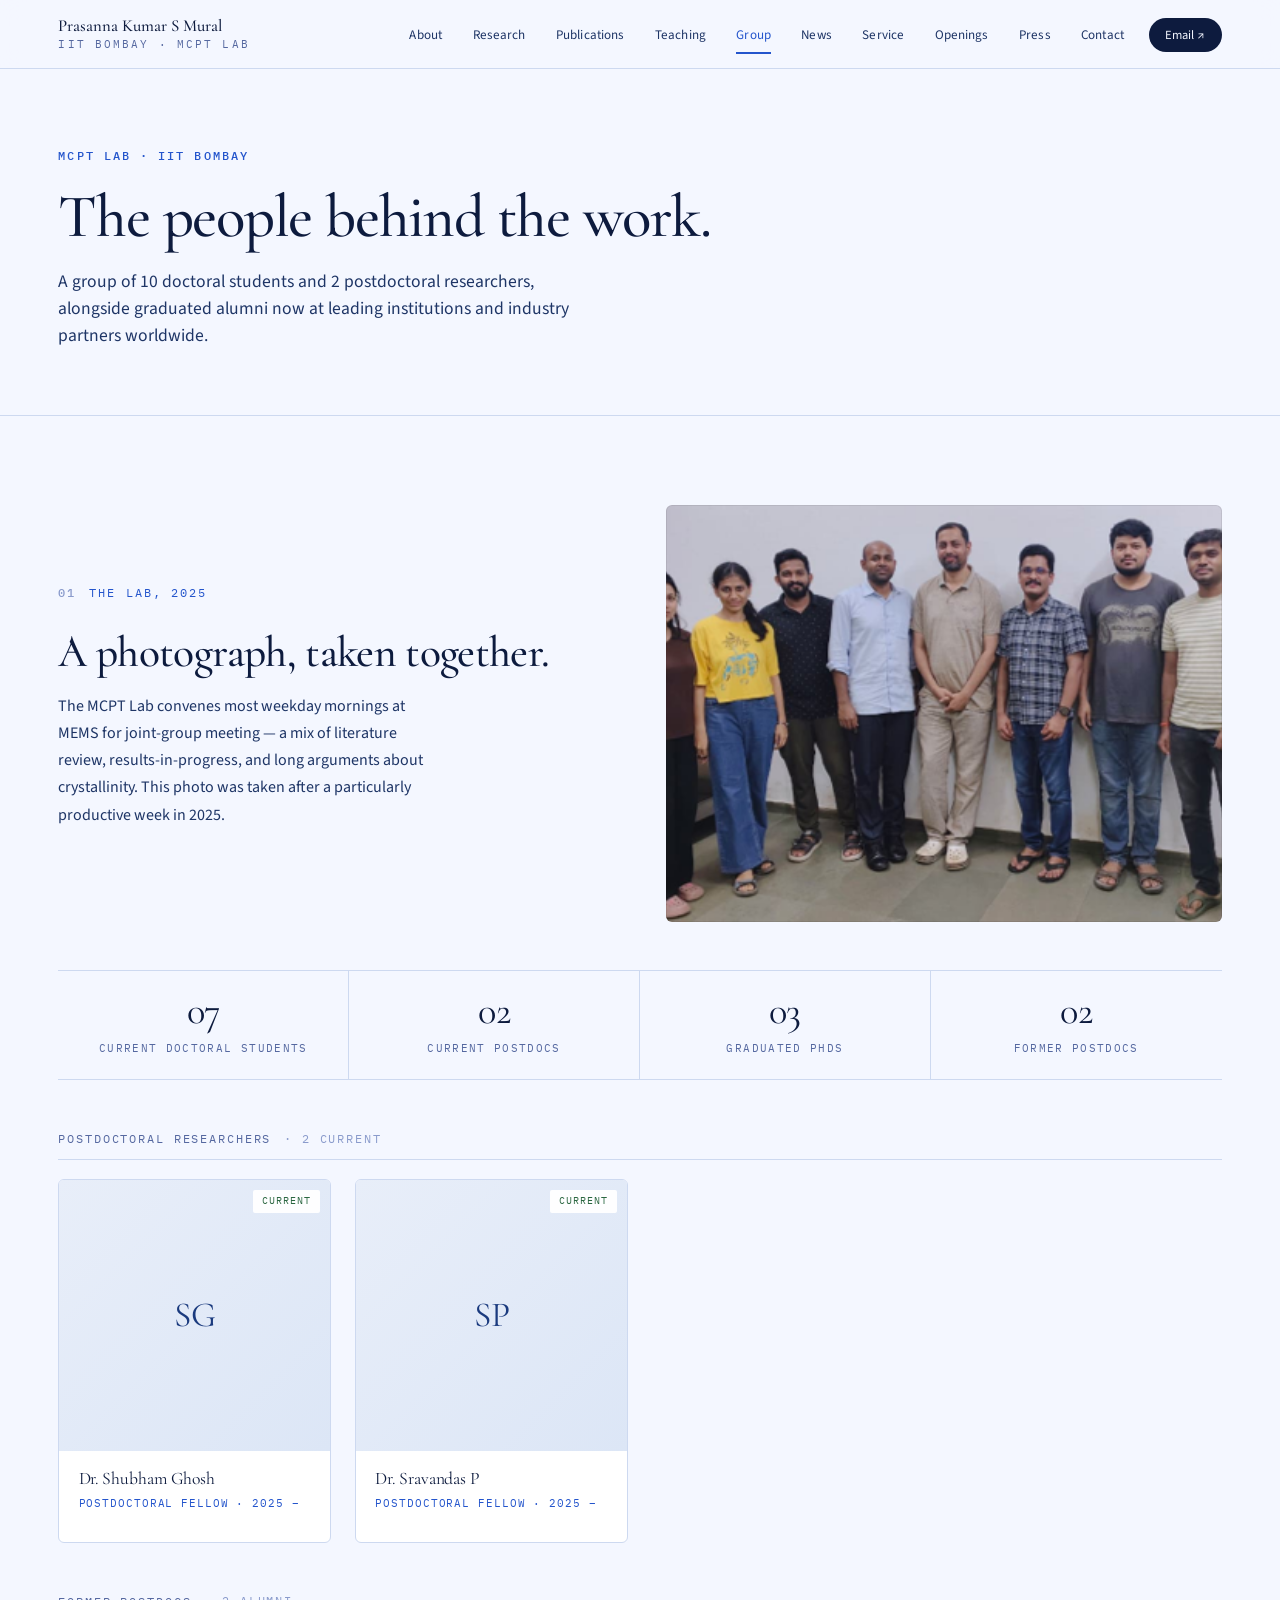
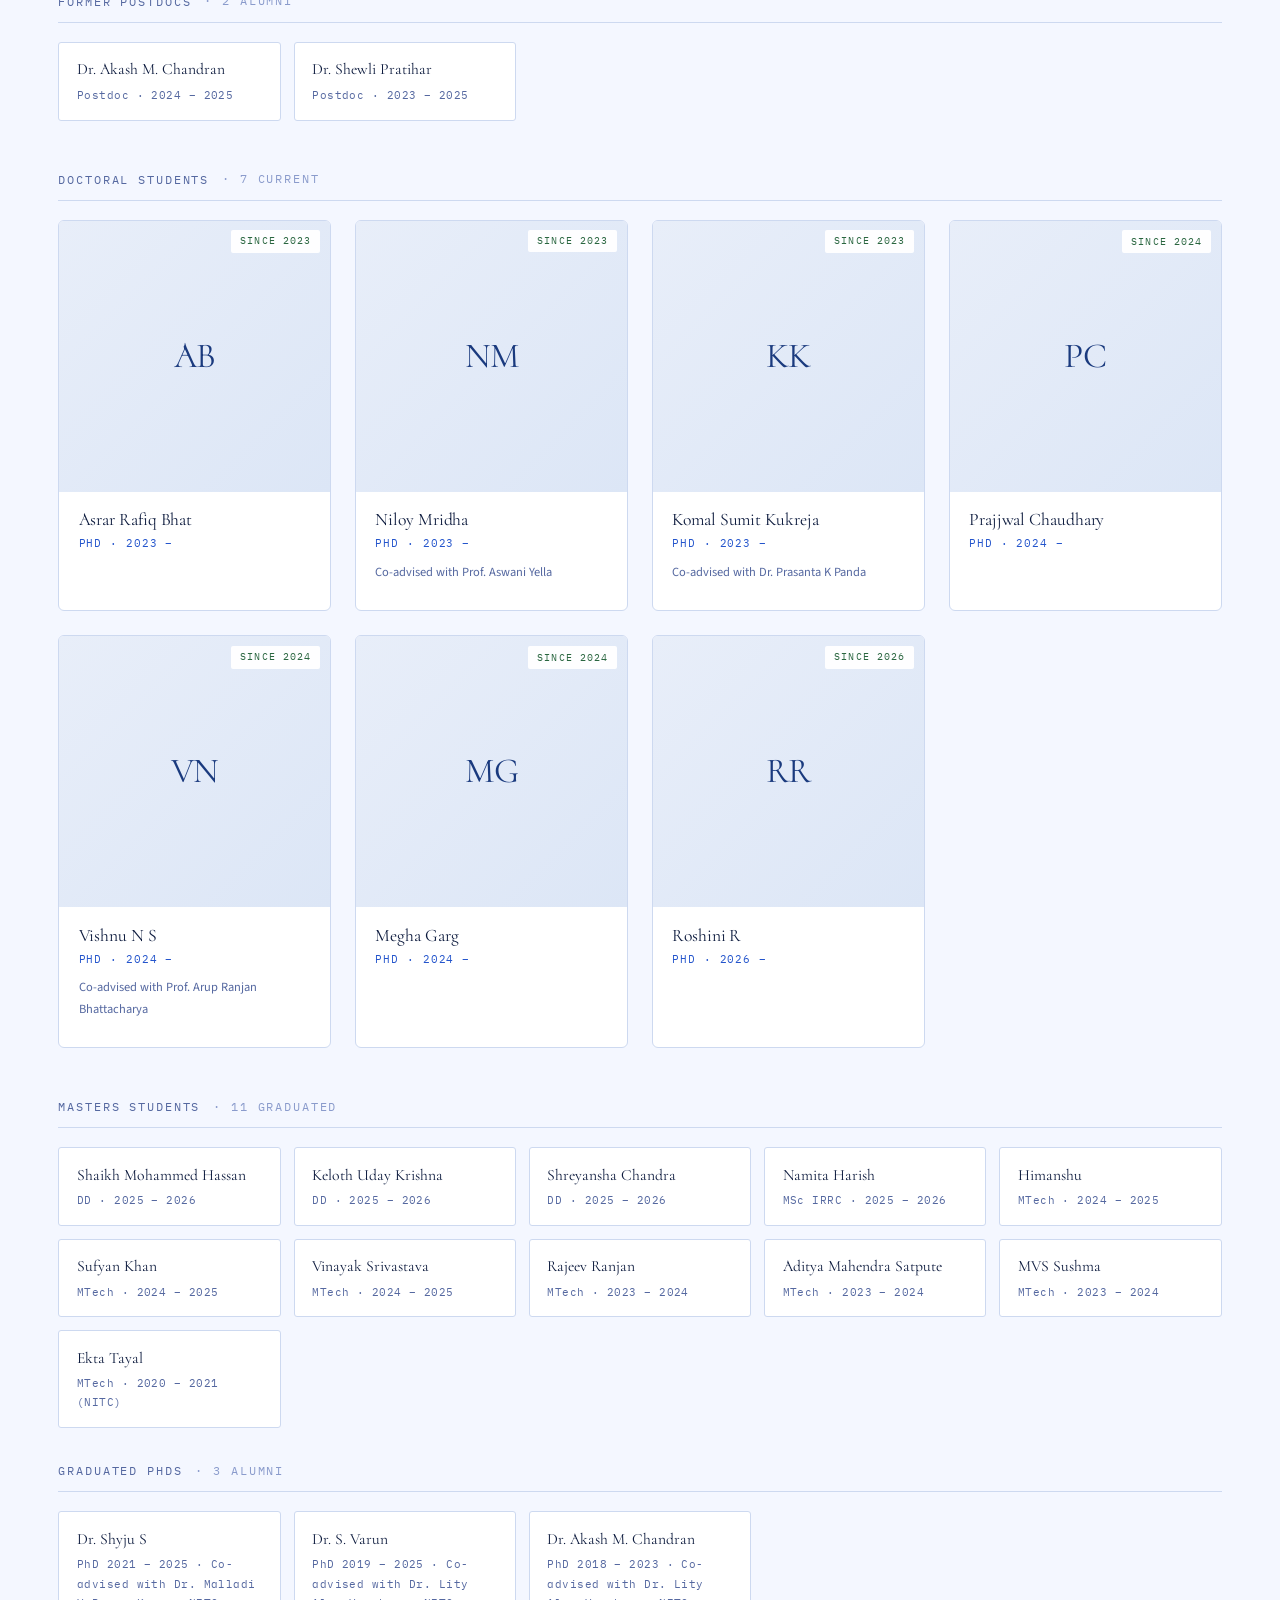
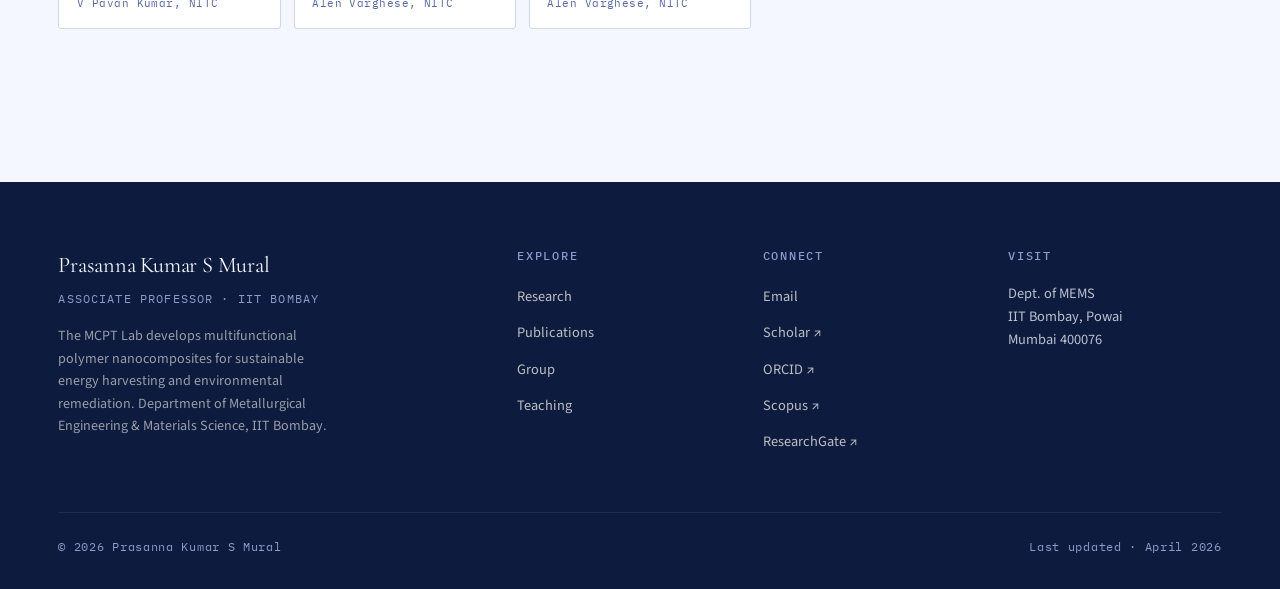
==== commit 0fc35471: "Update website with Nov 2026" ====
--- a/group.html
+++ b/group.html
@@ -16,7 +16,7 @@
   <div class="wrap">
     <div class="eyebrow">MCPT Lab · IIT Bombay</div>
     <h1>The people behind the work.</h1>
-    <p class="subtitle">A group of 11 doctoral students and 2 postdoctoral researchers, alongside graduated alumni now at leading institutions and industry partners worldwide.</p>
+    <p class="subtitle">A group of 10 doctoral students and 2 postdoctoral researchers, alongside graduated alumni now at leading institutions and industry partners worldwide.</p>
   </div>
 </header>
 
@@ -35,7 +35,7 @@
 
     <div class="group-stats">
       <div class="group-stat">
-        <div class="group-stat-num">08</div>
+        <div class="group-stat-num">07</div>
         <div class="group-stat-label">Current doctoral students</div>
       </div>
       <div class="group-stat">
@@ -82,16 +82,8 @@
       </div>
     </div>
 
-    <div class="sub-heading" style="margin-top:3rem;">Doctoral Students <span class="sub-heading-count">· 8 current</span></div>
+    <div class="sub-heading" style="margin-top:3rem;">Doctoral Students <span class="sub-heading-count">· 7 current</span></div>
     <div class="members-grid">
-      <div class="member">
-        <div class="member-photo"><div class="member-initials">RN</div><span class="member-status current">Since 2022</span></div>
-        <div class="member-info">
-          <div class="member-name">Rohit N</div>
-          <div class="member-role">PhD · 2022 –</div>
-          <div class="member-coi">Co-advised with Prof. Gurminder Singh</div>
-        </div>
-      </div>
       <div class="member">
         <div class="member-photo"><div class="member-initials">AB</div><span class="member-status current">Since 2023</span></div>
         <div class="member-info">
@@ -138,11 +130,59 @@
         </div>
       </div>
       <div class="member">
-        <div class="member-photo"><div class="member-initials">DS</div><span class="member-status current">Since 2024</span></div>
-        <div class="member-info">
-          <div class="member-name">Dinesh Kumar Singh</div>
-          <div class="member-role">PhD · 2024 –</div>
-        </div>
+        <div class="member-photo"><div class="member-initials">RR</div><span class="member-status current">Since 2026</span></div>
+        <div class="member-info">
+          <div class="member-name">Roshini R</div>
+          <div class="member-role">PhD · 2026 –</div>
+        </div>
+      </div>
+    </div>
+
+    <div class="sub-heading" style="margin-top:3rem;">Masters Students <span class="sub-heading-count">· 11 graduated</span></div>
+    <div class="compact-grid">
+      <div class="compact">
+        <div class="compact-name">Shaikh Mohammed Hassan</div>
+        <div class="compact-meta mono">DD · 2025 – 2026</div>
+      </div>
+      <div class="compact">
+        <div class="compact-name">Keloth Uday Krishna</div>
+        <div class="compact-meta mono">DD · 2025 – 2026</div>
+      </div>
+      <div class="compact">
+        <div class="compact-name">Shreyansha Chandra</div>
+        <div class="compact-meta mono">DD · 2025 – 2026</div>
+      </div>
+      <div class="compact">
+        <div class="compact-name">Namita Harish</div>
+        <div class="compact-meta mono">MSc IRRC · 2025 – 2026</div>
+      </div>
+      <div class="compact">
+        <div class="compact-name">Himanshu</div>
+        <div class="compact-meta mono">MTech · 2024 – 2025</div>
+      </div>
+      <div class="compact">
+        <div class="compact-name">Sufyan Khan</div>
+        <div class="compact-meta mono">MTech · 2024 – 2025</div>
+      </div>
+      <div class="compact">
+        <div class="compact-name">Vinayak Srivastava</div>
+        <div class="compact-meta mono">MTech · 2024 – 2025</div>
+      </div>
+      <div class="compact">
+        <div class="compact-name">Rajeev Ranjan</div>
+        <div class="compact-meta mono">MTech · 2023 – 2024</div>
+      </div>
+      <div class="compact">
+        <div class="compact-name">Aditya Mahendra Satpute</div>
+        <div class="compact-meta mono">MTech · 2023 – 2024</div>
+      </div>
+      <div class="compact">
+        <div class="compact-name">MVS Sushma</div>
+        <div class="compact-meta mono">MTech · 2023 – 2024</div>
+      </div>
+      <div class="compact">
+        <div class="compact-name">Ekta Tayal</div>
+        <div class="compact-meta mono">MTech · 2020 – 2021 (NITC)</div>
       </div>
     </div>
 
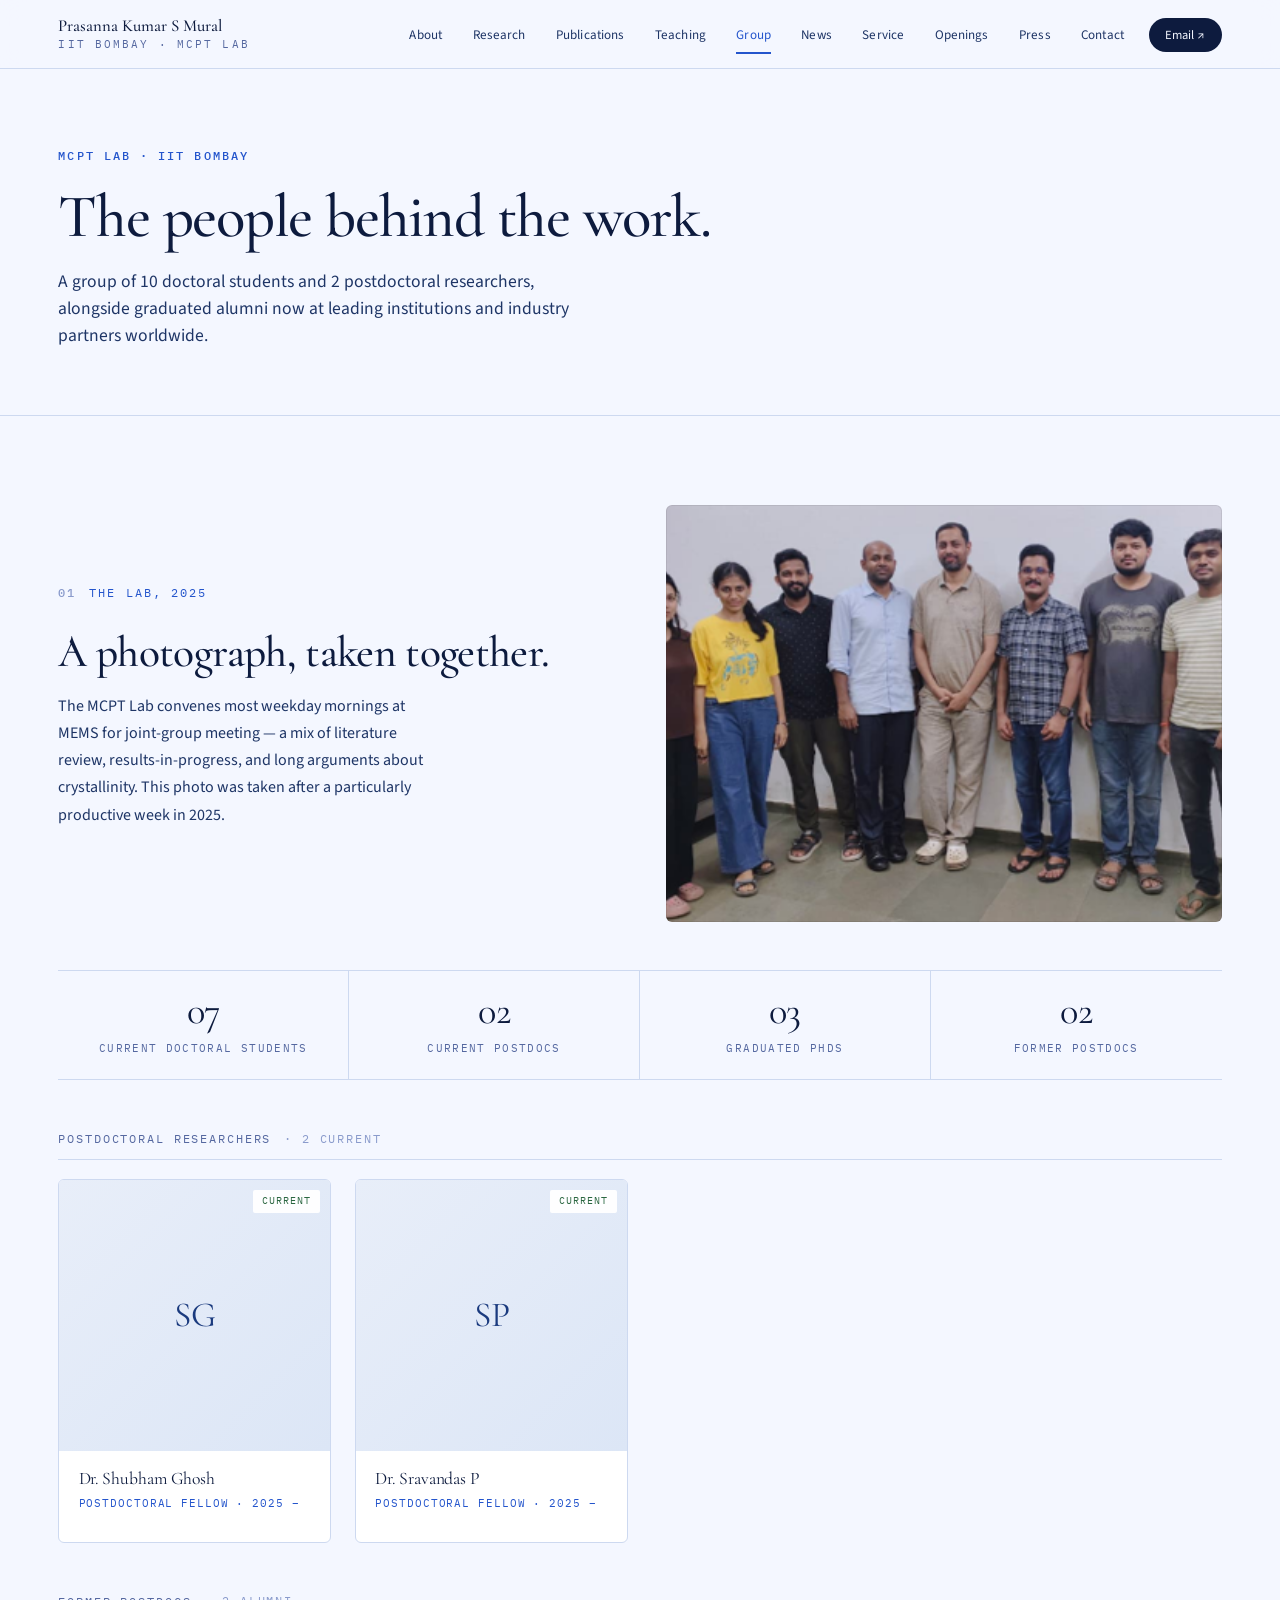
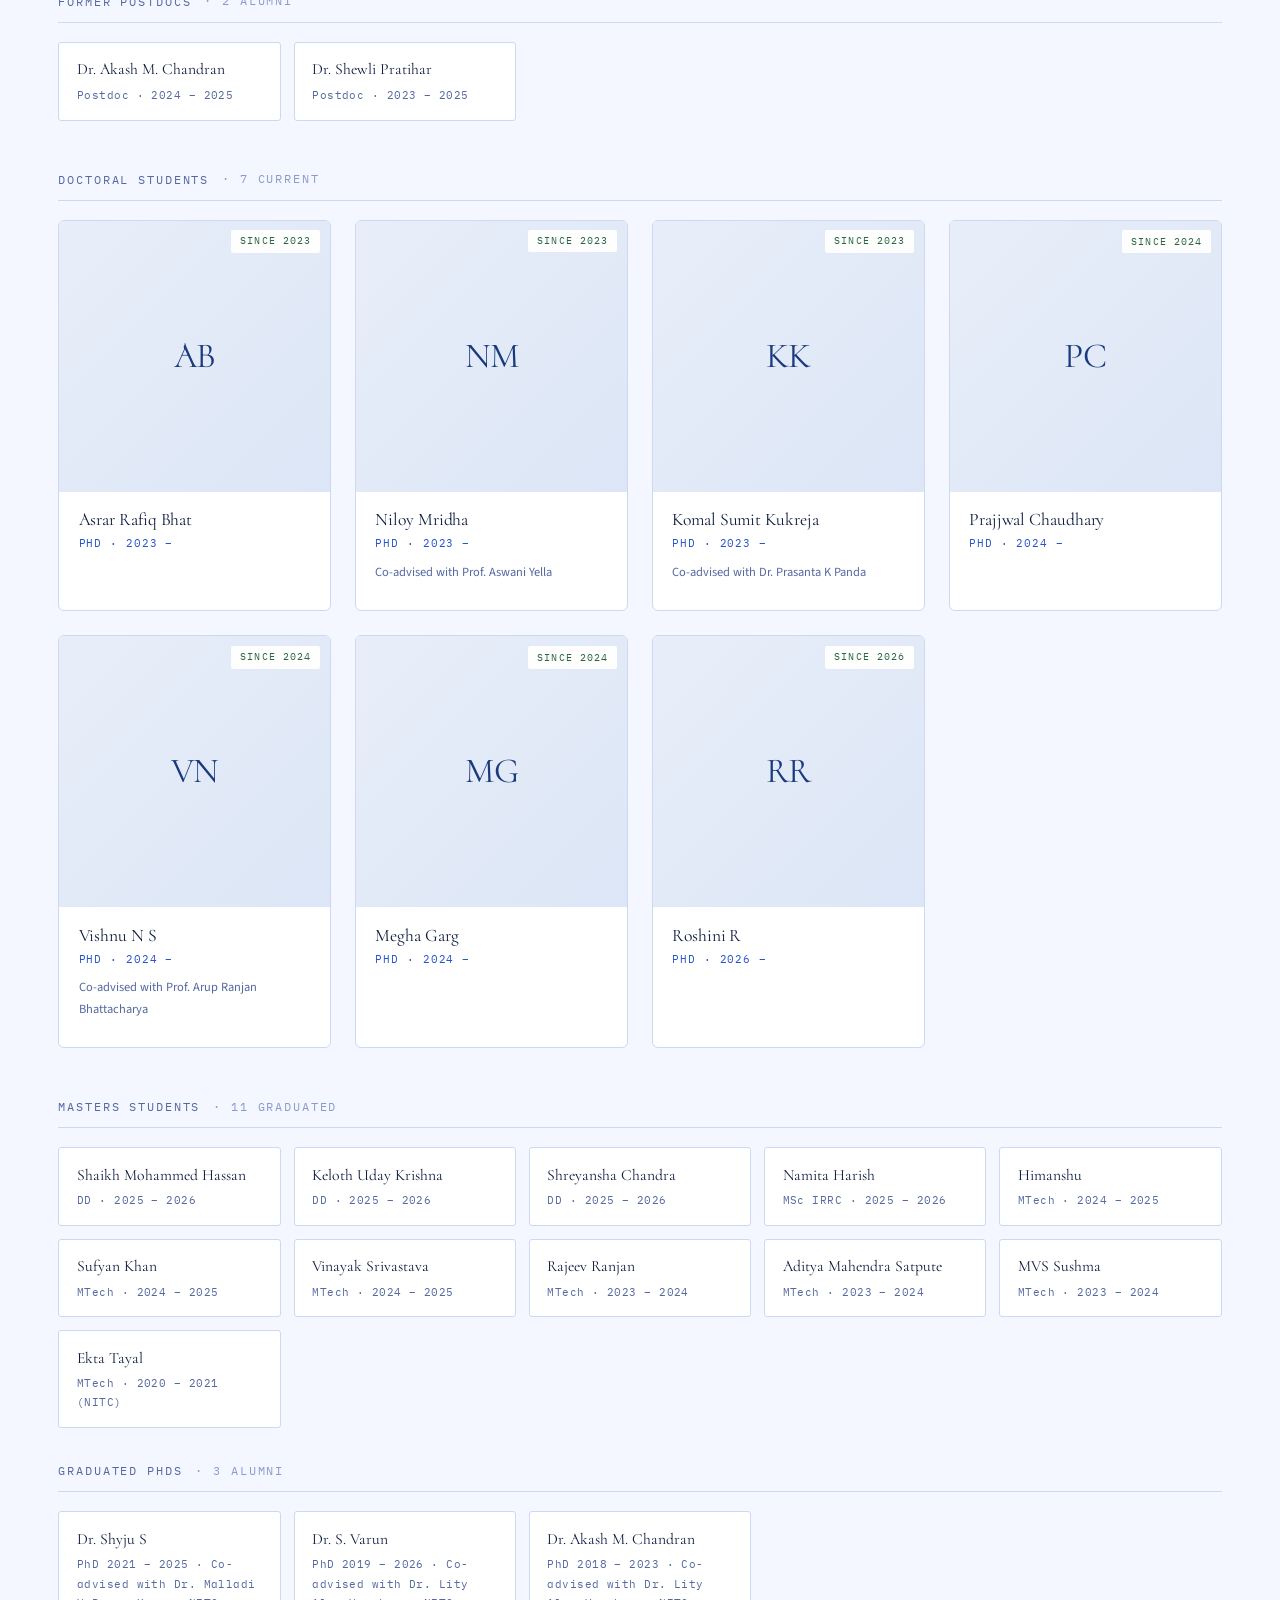
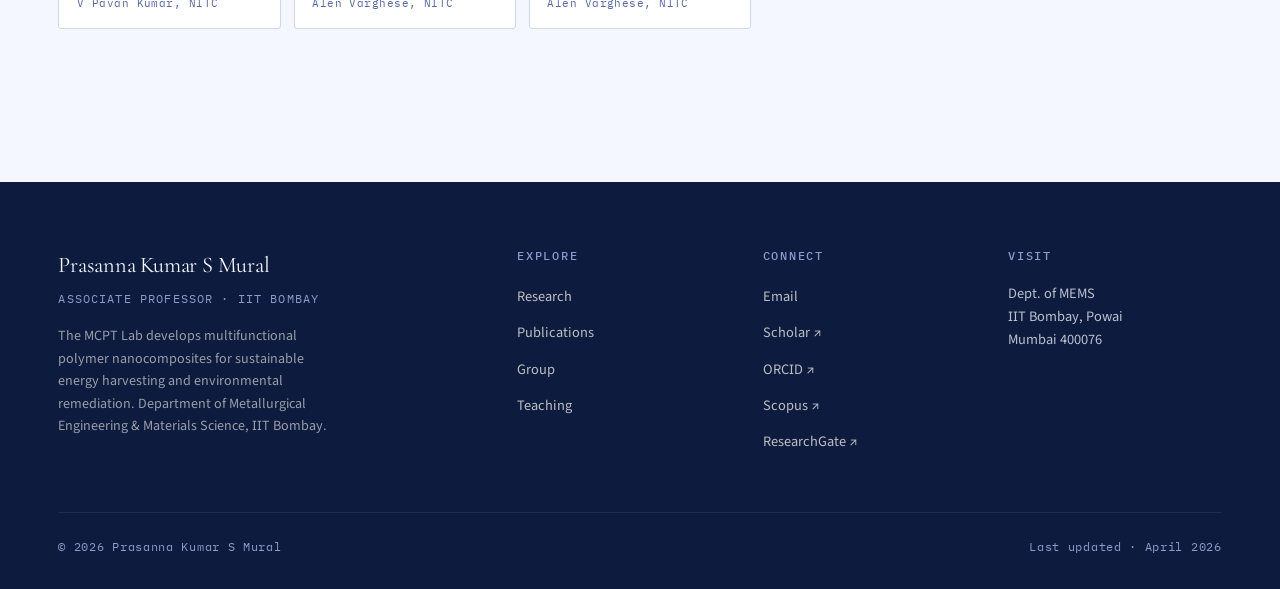
==== commit e6ef084f: "Fix factual errors identified in CV cross-check audit - news.html: Correct 2022 joining as Assistant" ====
--- a/group.html
+++ b/group.html
@@ -194,7 +194,7 @@
       </div>
       <div class="compact">
         <div class="compact-name">Dr. S. Varun</div>
-        <div class="compact-meta mono">PhD 2019 – 2025 · Co-advised with Dr. Lity Alen Varghese, NITC</div>
+        <div class="compact-meta mono">PhD 2019 – 2026 · Co-advised with Dr. Lity Alen Varghese, NITC</div>
       </div>
       <div class="compact">
         <div class="compact-name">Dr. Akash M. Chandran</div>
